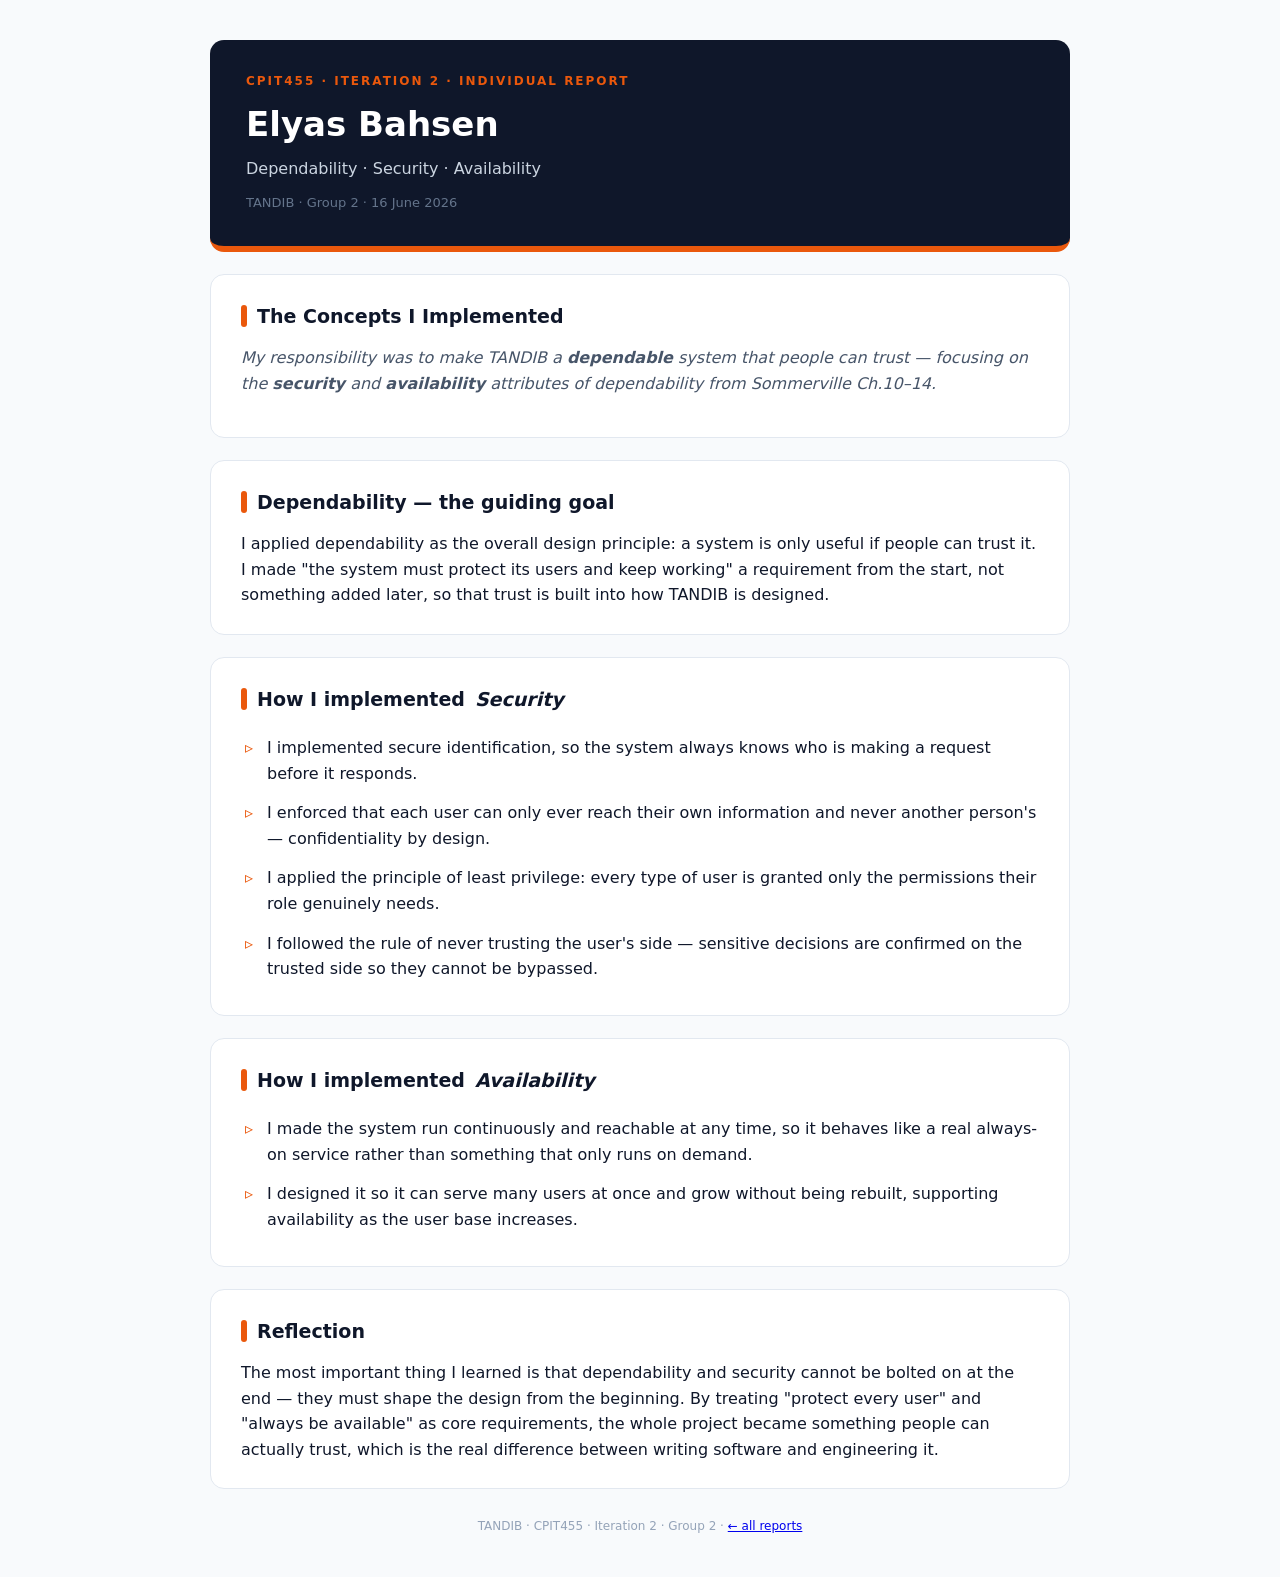
==== elyas-bahassan.html @ 2950fb6a "change file names" ====
<!DOCTYPE html>
<html lang="en">
<head>
  <meta charset="UTF-8" />
  <meta name="viewport" content="width=device-width, initial-scale=1.0" />
  <title>Elyas Bahsen — Individual Report</title>
  <link rel="stylesheet" href="style.css" />
</head>
<body>
  <div class="wrap">
    <div class="hero">
      <div class="kicker">CPIT455 · Iteration 2 · Individual Report</div>
      <h1>Elyas Bahsen</h1>
      <div class="role">Dependability · Security · Availability</div>
      <div class="meta">TANDIB · Group 2 · 16 June 2026</div>
    </div>

    <div class="card">
      <h2>The Concepts I Implemented</h2>
      <p class="lead">My responsibility was to make TANDIB a <strong>dependable</strong> system that people can trust — focusing on the <strong>security</strong> and <strong>availability</strong> attributes of dependability from Sommerville Ch.10–14.</p>
    </div>

    <div class="card">
      <h2>Dependability — the guiding goal</h2>
      <p>I applied dependability as the overall design principle: a system is only useful if people can trust it. I made "the system must protect its users and keep working" a requirement from the start, not something added later, so that trust is built into how TANDIB is designed.</p>
    </div>

    <div class="card">
      <h2>How I implemented <em>Security</em></h2>
      <ul>
        <li>I implemented secure identification, so the system always knows who is making a request before it responds.</li>
        <li>I enforced that each user can only ever reach their own information and never another person's — confidentiality by design.</li>
        <li>I applied the principle of least privilege: every type of user is granted only the permissions their role genuinely needs.</li>
        <li>I followed the rule of never trusting the user's side — sensitive decisions are confirmed on the trusted side so they cannot be bypassed.</li>
      </ul>
    </div>

    <div class="card">
      <h2>How I implemented <em>Availability</em></h2>
      <ul>
        <li>I made the system run continuously and reachable at any time, so it behaves like a real always-on service rather than something that only runs on demand.</li>
        <li>I designed it so it can serve many users at once and grow without being rebuilt, supporting availability as the user base increases.</li>
      </ul>
    </div>

    <div class="card">
      <h2>Reflection</h2>
      <p>The most important thing I learned is that dependability and security cannot be bolted on at the end — they must shape the design from the beginning. By treating "protect every user" and "always be available" as core requirements, the whole project became something people can actually trust, which is the real difference between writing software and engineering it.</p>
    </div>

    <footer>TANDIB · CPIT455 · Iteration 2 · Group 2 · <a href="index.html">← all reports</a></footer>
  </div>
</body>
</html>
---- style.css ----
/* TANDIB — Iteration 2 individual reports (CPIT455, Group 2) */
:root {
  --dark: #0f172a;
  --orange: #ea580c;
  --teal: #0d9488;
  --gray: #475569;
  --light: #f1f5f9;
  --line: #e2e8f0;
  --green: #16a34a;
}
* { box-sizing: border-box; margin: 0; padding: 0; }
body {
  font-family: "Segoe UI", system-ui, -apple-system, Tahoma, sans-serif;
  color: var(--dark);
  background: #f8fafc;
  line-height: 1.6;
  padding: 40px 16px;
}
.wrap { max-width: 860px; margin: 0 auto; }

/* Header */
.hero {
  background: var(--dark);
  color: #fff;
  border-radius: 14px;
  padding: 32px 36px;
  border-bottom: 6px solid var(--orange);
}
.hero .kicker {
  color: var(--orange);
  font-size: 12px;
  font-weight: 700;
  letter-spacing: 2px;
  text-transform: uppercase;
}
.hero h1 { font-size: 34px; margin: 6px 0 4px; }
.hero .role { color: #cbd5e1; font-size: 16px; }
.hero .meta { color: #64748b; font-size: 13px; margin-top: 12px; }

/* Cards / sections */
.card {
  background: #fff;
  border: 1px solid var(--line);
  border-radius: 14px;
  padding: 26px 30px;
  margin-top: 22px;
}
.card h2 {
  font-size: 19px;
  color: var(--dark);
  margin-bottom: 14px;
  display: flex;
  align-items: center;
  gap: 10px;
}
.card h2::before {
  content: "";
  width: 6px; height: 22px;
  background: var(--orange);
  border-radius: 3px;
}
.lead { color: var(--gray); font-style: italic; margin-bottom: 14px; }
ul { list-style: none; }
li { padding: 7px 0 7px 26px; position: relative; }
li::before {
  content: "▹";
  color: var(--orange);
  position: absolute;
  left: 4px;
  font-weight: 700;
}
.tags { display: flex; flex-wrap: wrap; gap: 8px; margin-top: 6px; }
.tag {
  background: var(--light);
  border: 1px solid var(--line);
  color: var(--gray);
  font-size: 12px;
  font-weight: 600;
  padding: 5px 12px;
  border-radius: 999px;
}
.tag.teal { color: var(--teal); border-color: #99f6e4; background: #f0fdfa; }
.tag.green { color: var(--green); border-color: #bbf7d0; background: #f0fdf4; }

/* Index page */
.intro { color: var(--gray); margin: 18px 2px 4px; }
.grid { display: grid; grid-template-columns: 1fr 1fr; gap: 16px; margin-top: 18px; }
.person {
  display: block;
  text-decoration: none;
  color: inherit;
  background: #fff;
  border: 1px solid var(--line);
  border-left: 5px solid var(--orange);
  border-radius: 12px;
  padding: 20px 22px;
  transition: transform .12s ease, box-shadow .12s ease;
}
.person:hover { transform: translateY(-3px); box-shadow: 0 10px 24px rgba(15,23,42,.10); }
.person .name { font-size: 18px; font-weight: 700; }
.person .area { color: var(--gray); font-size: 14px; margin-top: 2px; }
.person .go { color: var(--orange); font-size: 13px; font-weight: 600; margin-top: 12px; display: inline-block; }

footer { text-align: center; color: #94a3b8; font-size: 12px; margin-top: 28px; }
@media (max-width: 640px) { .grid { grid-template-columns: 1fr; } }
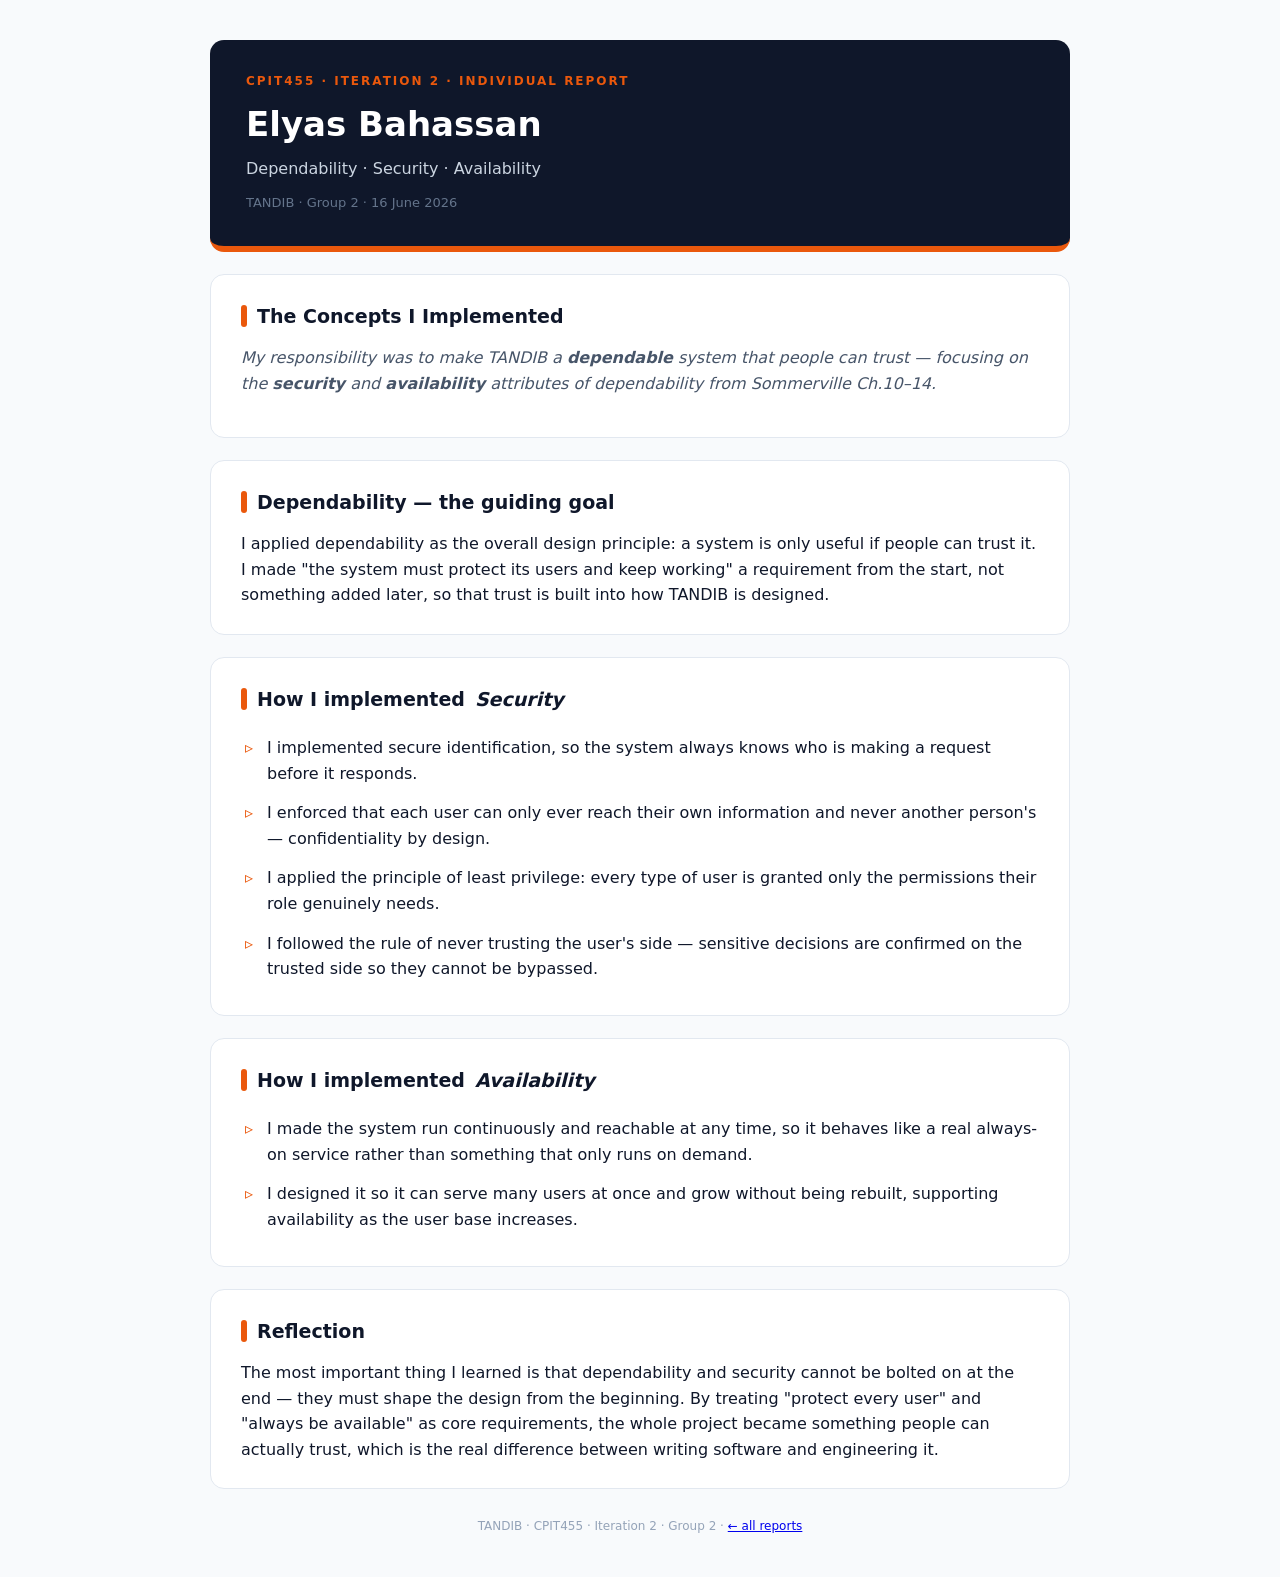
==== commit 78858c84: "change names" ====
--- a/elyas-bahassan.html
+++ b/elyas-bahassan.html
@@ -10,7 +10,7 @@
   <div class="wrap">
     <div class="hero">
       <div class="kicker">CPIT455 · Iteration 2 · Individual Report</div>
-      <h1>Elyas Bahsen</h1>
+      <h1>Elyas Bahassan</h1>
       <div class="role">Dependability · Security · Availability</div>
       <div class="meta">TANDIB · Group 2 · 16 June 2026</div>
     </div>
